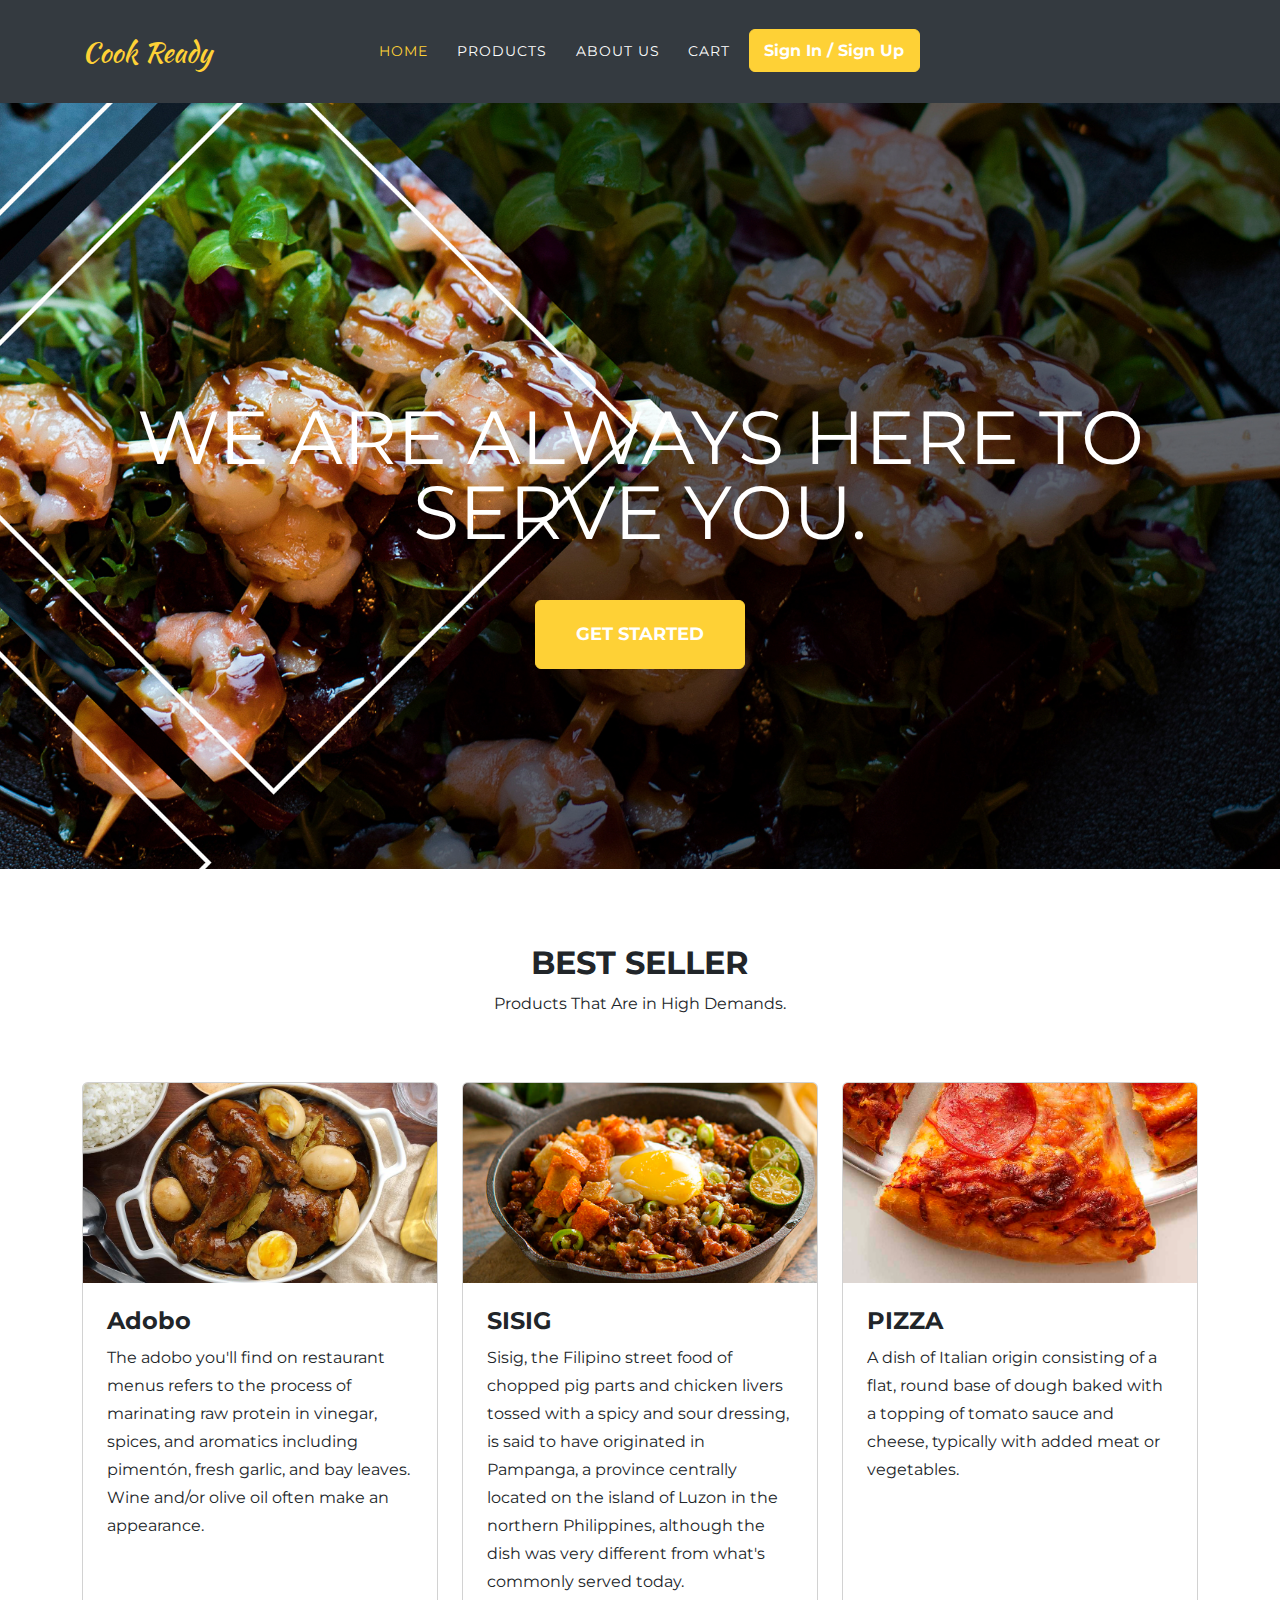
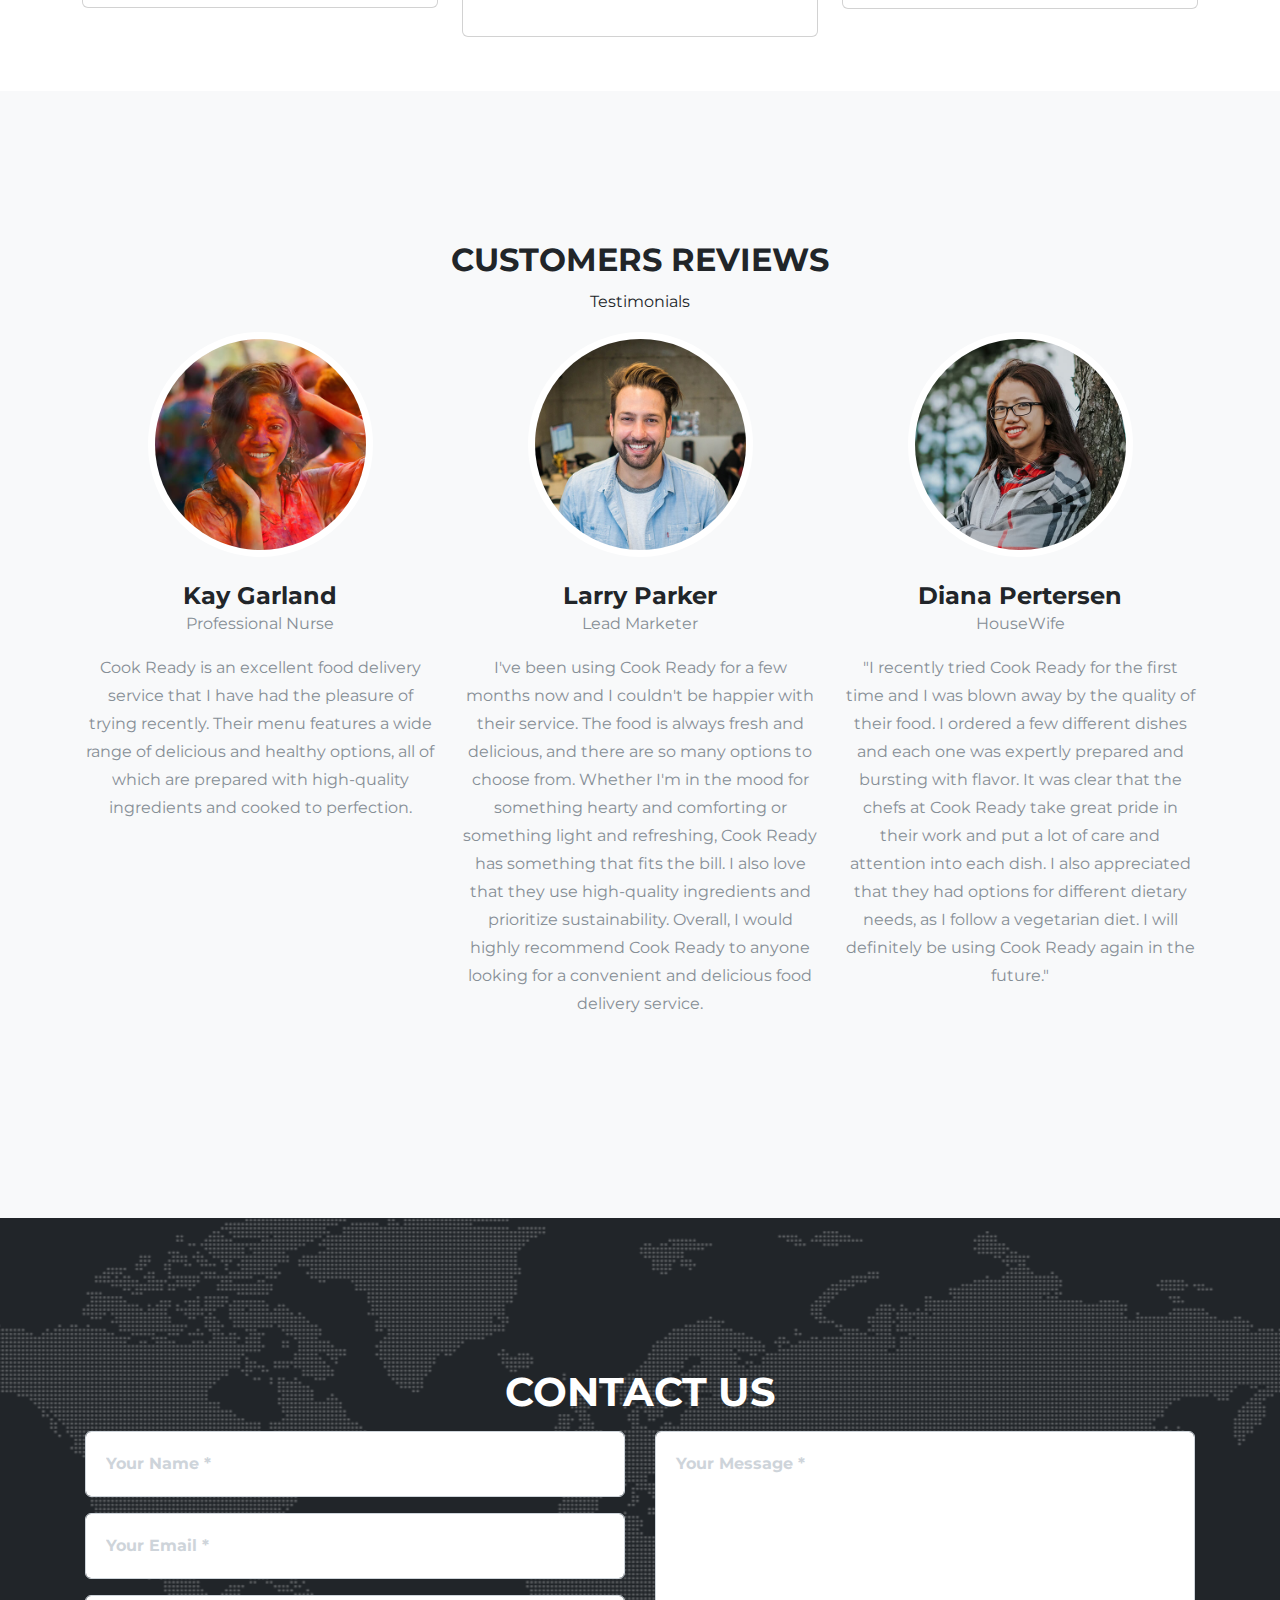
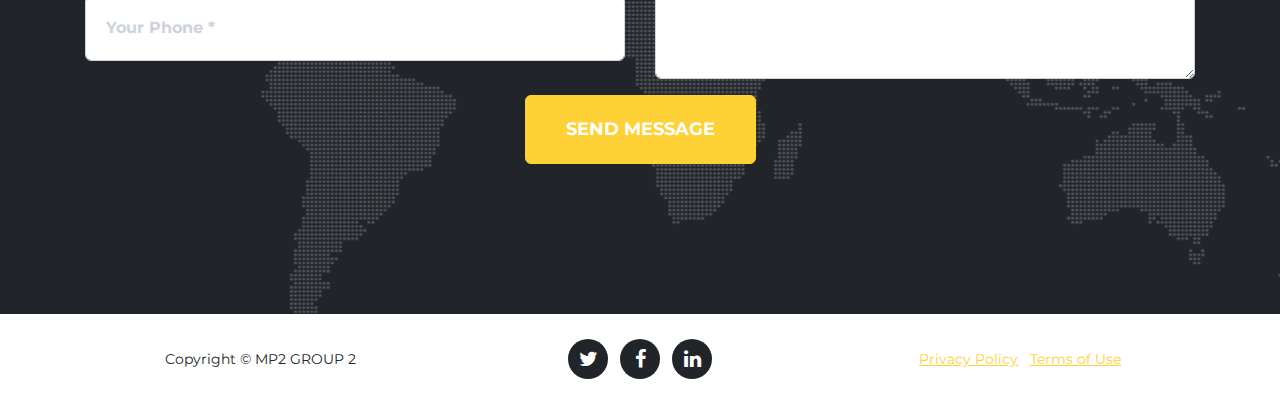
==== index.html @ 563d3d3b "first commit" ====
<!DOCTYPE html>
<html lang="en">

<head>
    <meta charset="utf-8">
    <meta name="viewport" content="width=device-width, initial-scale=1.0, shrink-to-fit=no">
    <title>CookReady</title>
    <link rel="stylesheet" href="assets/bootstrap/css/bootstrap.min.css">
    <link rel="stylesheet" href="https://fonts.googleapis.com/css?family=Montserrat:400,700&amp;display=swap">
    <link rel="stylesheet" href="https://fonts.googleapis.com/css?family=Kaushan+Script&amp;display=swap">
    <link rel="stylesheet" href="assets/fonts/font-awesome.min.css">
    <link rel="stylesheet" href="assets/css/Articles-Cards-images.css">
</head>

<body id="page-top" data-bs-spy="scroll" data-bs-target="#mainNav" data-bs-offset="54">
    <nav class="navbar navbar-dark navbar-expand-lg fixed-top bg-dark" id="mainNav">
        <div class="container"><a class="navbar-brand" href="#page-top">Cook Ready</a><button data-bs-toggle="collapse" data-bs-target="#navbarResponsive" class="navbar-toggler navbar-toggler-right" type="button" aria-controls="navbarResponsive" aria-expanded="false" aria-label="Toggle navigation"><i class="fa fa-bars"></i></button>
            <div class="collapse navbar-collapse" id="navbarResponsive" style="width: 1152.06px;">
                <ul class="navbar-nav ms-auto text-uppercase" style="width: 833.3px;">
                    <li class="nav-item"><a class="nav-link" href="#services">HOME</a></li>
                    <li class="nav-item"><a class="nav-link" href="#portfolio">PRODUCTS</a></li>
                    <li class="nav-item"><a class="nav-link" href="#about">About US</a></li>
                    <li class="nav-item"><a class="nav-link" href="#team">CART</a></li>
                    <li class="nav-item" style="width: 149.288px;"><button class="btn btn-primary" type="button" data-bs-toggle="modal" data-bs-target="#modal1" style="width: 171.288px;text-align: center;height: 43px;margin: 4px;">Sign In / Sign Up</button></li>
                </ul>
            </div>
        </div>
    </nav>
    <header class="masthead" style="background-image: url('assets/img/header-bg.jpg');">
        <div class="container">
            <div class="intro-text">
                <div class="intro-lead-in"></div>
                <div class="intro-heading text-uppercase"><span><br><span style="font-weight: normal !important; color: var(--text-color) ; background-color: rgba(0, 0, 0, 0);">We are always here to serve you.</span></span></div><a class="btn btn-primary btn-xl text-uppercase" role="button" href="#services">Get started</a>
            </div>
        </div>
    </header>
    <section id="services" style="height: 1068.2px;margin: -123px;">
        <div class="container py-4 py-xl-5">
            <div class="row mb-5">
                <div class="col-md-8 col-xl-6 text-center mx-auto">
                    <h2>BEST SELLER</h2>
                    <p>Products That Are in High Demands.</p>
                </div>
            </div>
            <div class="row gy-4 row-cols-1 row-cols-md-2 row-cols-xl-3">
                <div class="col">
                    <div class="card"><img class="card-img-top w-100 d-block fit-cover" style="height: 200px;" src="assets/img/adobo.jpg">
                        <div class="card-body p-4" style="height: 323.8px;">
                            <h4 class="card-title">Adobo</h4>
                            <p class="card-text">The adobo you'll find on restaurant menus refers to the process of marinating raw protein in vinegar, spices, and aromatics including pimentón, fresh garlic, and bay leaves. Wine and/or olive oil often make an appearance.</p>
                            <div class="d-flex">
                                <div></div>
                            </div>
                        </div>
                    </div>
                </div>
                <div class="col">
                    <div class="card"><img class="card-img-top w-100 d-block fit-cover" style="height: 200px;" src="assets/img/sisig2.jpg">
                        <div class="card-body p-4">
                            <h4 class="card-title">SISIG</h4>
                            <p class="card-text">Sisig, the Filipino street food of chopped pig parts and chicken livers tossed with a spicy and sour dressing, is said to have originated in Pampanga, a province centrally located on the island of Luzon in the northern Philippines, although the dish was very different from what's commonly served today.</p>
                            <div class="d-flex">
                                <div></div>
                            </div>
                        </div>
                    </div>
                </div>
                <div class="col">
                    <div class="card"><img class="card-img-top w-100 d-block fit-cover" style="height: 200px;" src="assets/img/pizza2.jpg">
                        <div class="card-body p-4" style="height: 324.8px;">
                            <h4 class="card-title">PIZZA</h4>
                            <p class="card-text">A dish of Italian origin consisting of a flat, round base of dough baked with a topping of tomato sauce and cheese, typically with added meat or vegetables.</p>
                            <div class="d-flex">
                                <div></div>
                            </div>
                        </div>
                    </div>
                </div>
            </div>
        </div>
    </section>
    <section class="bg-light" id="team">
        <div class="col-md-8 col-xl-6 text-center mx-auto">
            <h2>CUSTOMERS REVIEWS</h2>
            <p>Testimonials</p>
        </div>
        <div class="container">
            <div class="row">
                <div class="col-sm-4">
                    <div class="team-member"><img class="rounded-circle mx-auto" src="assets/img/team/1.jpg">
                        <h4>Kay Garland</h4>
                        <p class="text-muted">Professional Nurse</p>
                        <p class="text-muted">Cook Ready is an excellent food delivery service that I have had the pleasure of trying recently. Their menu features a wide range of delicious and healthy options, all of which are prepared with high-quality ingredients and cooked to perfection.</p>
                        <ul class="list-inline social-buttons"></ul>
                    </div>
                </div>
                <div class="col-sm-4">
                    <div class="team-member"><img class="rounded-circle mx-auto" src="assets/img/team/2.jpg">
                        <h4>Larry Parker</h4>
                        <p class="text-muted">Lead Marketer</p>
                        <p class="text-muted">I've been using Cook Ready for a few months now and I couldn't be happier with their service. The food is always fresh and delicious, and there are so many options to choose from. Whether I'm in the mood for something hearty and comforting or something light and refreshing, Cook Ready has something that fits the bill. I also love that they use high-quality ingredients and prioritize sustainability. Overall, I would highly recommend Cook Ready to anyone looking for a convenient and delicious food delivery service.</p>
                    </div>
                </div>
                <div class="col-sm-4">
                    <div class="team-member"><img class="rounded-circle mx-auto" src="assets/img/team/3.jpg">
                        <h4>Diana Pertersen</h4>
                        <p class="text-muted">HouseWife</p>
                        <p class="text-muted">"I recently tried Cook Ready for the first time and I was blown away by the quality of their food. I ordered a few different dishes and each one was expertly prepared and bursting with flavor. It was clear that the chefs at Cook Ready take great pride in their work and put a lot of care and attention into each dish. I also appreciated that they had options for different dietary needs, as I follow a vegetarian diet. I will definitely be using Cook Ready again in the future."</p>
                        <ul class="list-inline social-buttons"></ul>
                    </div>
                </div>
            </div>
        </div>
    </section>
    <section id="contact" style="background-image: url('assets/img/map-image.png');">
        <div class="container">
            <div class="row">
                <div class="col-lg-12 text-center">
                    <h2 class="text-uppercase section-heading">Contact Us</h2>
                </div>
            </div>
            <div class="row">
                <div class="col-lg-12">
                    <form id="contactForm" name="contactForm">
                        <div class="row">
                            <div class="col-md-6">
                                <div class="form-group mb-3"><input class="form-control" type="text" id="name" placeholder="Your Name *" required=""><small class="form-text text-danger flex-grow-1 lead"></small></div>
                                <div class="form-group mb-3"><input class="form-control" type="email" id="email" placeholder="Your Email *" required=""><small class="form-text text-danger lead"></small></div>
                                <div class="form-group mb-3"><input class="form-control" type="tel" placeholder="Your Phone *" required=""><small class="form-text text-danger lead"></small></div>
                            </div>
                            <div class="col-md-6">
                                <div class="form-group mb-3"><textarea class="form-control" id="message" placeholder="Your Message *" required=""></textarea><small class="form-text text-danger lead"></small></div>
                            </div>
                            <div class="w-100"></div>
                            <div class="col-lg-12 text-center">
                                <div id="success"></div><button class="btn btn-primary btn-xl text-uppercase" id="sendMessageButton" type="submit">Send Message</button>
                            </div>
                        </div>
                    </form>
                </div>
            </div>
        </div>
    </section>
    <footer>
        <div class="container">
            <div class="row">
                <div class="col-md-4"><span class="copyright">Copyright&nbsp;© MP2 GROUP 2</span></div>
                <div class="col-md-4">
                    <ul class="list-inline social-buttons">
                        <li class="list-inline-item"><a href="#"><i class="fa fa-twitter"></i></a></li>
                        <li class="list-inline-item"><a href="#"><i class="fa fa-facebook"></i></a></li>
                        <li class="list-inline-item"><a href="#"><i class="fa fa-linkedin"></i></a></li>
                    </ul>
                </div>
                <div class="col-md-4">
                    <ul class="list-inline quicklinks">
                        <li class="list-inline-item"><a href="#">Privacy Policy</a></li>
                        <li class="list-inline-item"><a href="#">Terms of Use</a></li>
                    </ul>
                </div>
            </div>
        </div>
    </footer>
    <script src="assets/bootstrap/js/bootstrap.min.js"></script>
    <script src="assets/js/agency.js"></script>
</body>

</html>
---- assets/css/Articles-Cards-images.css ----
.fit-cover {
  object-fit: cover;
}
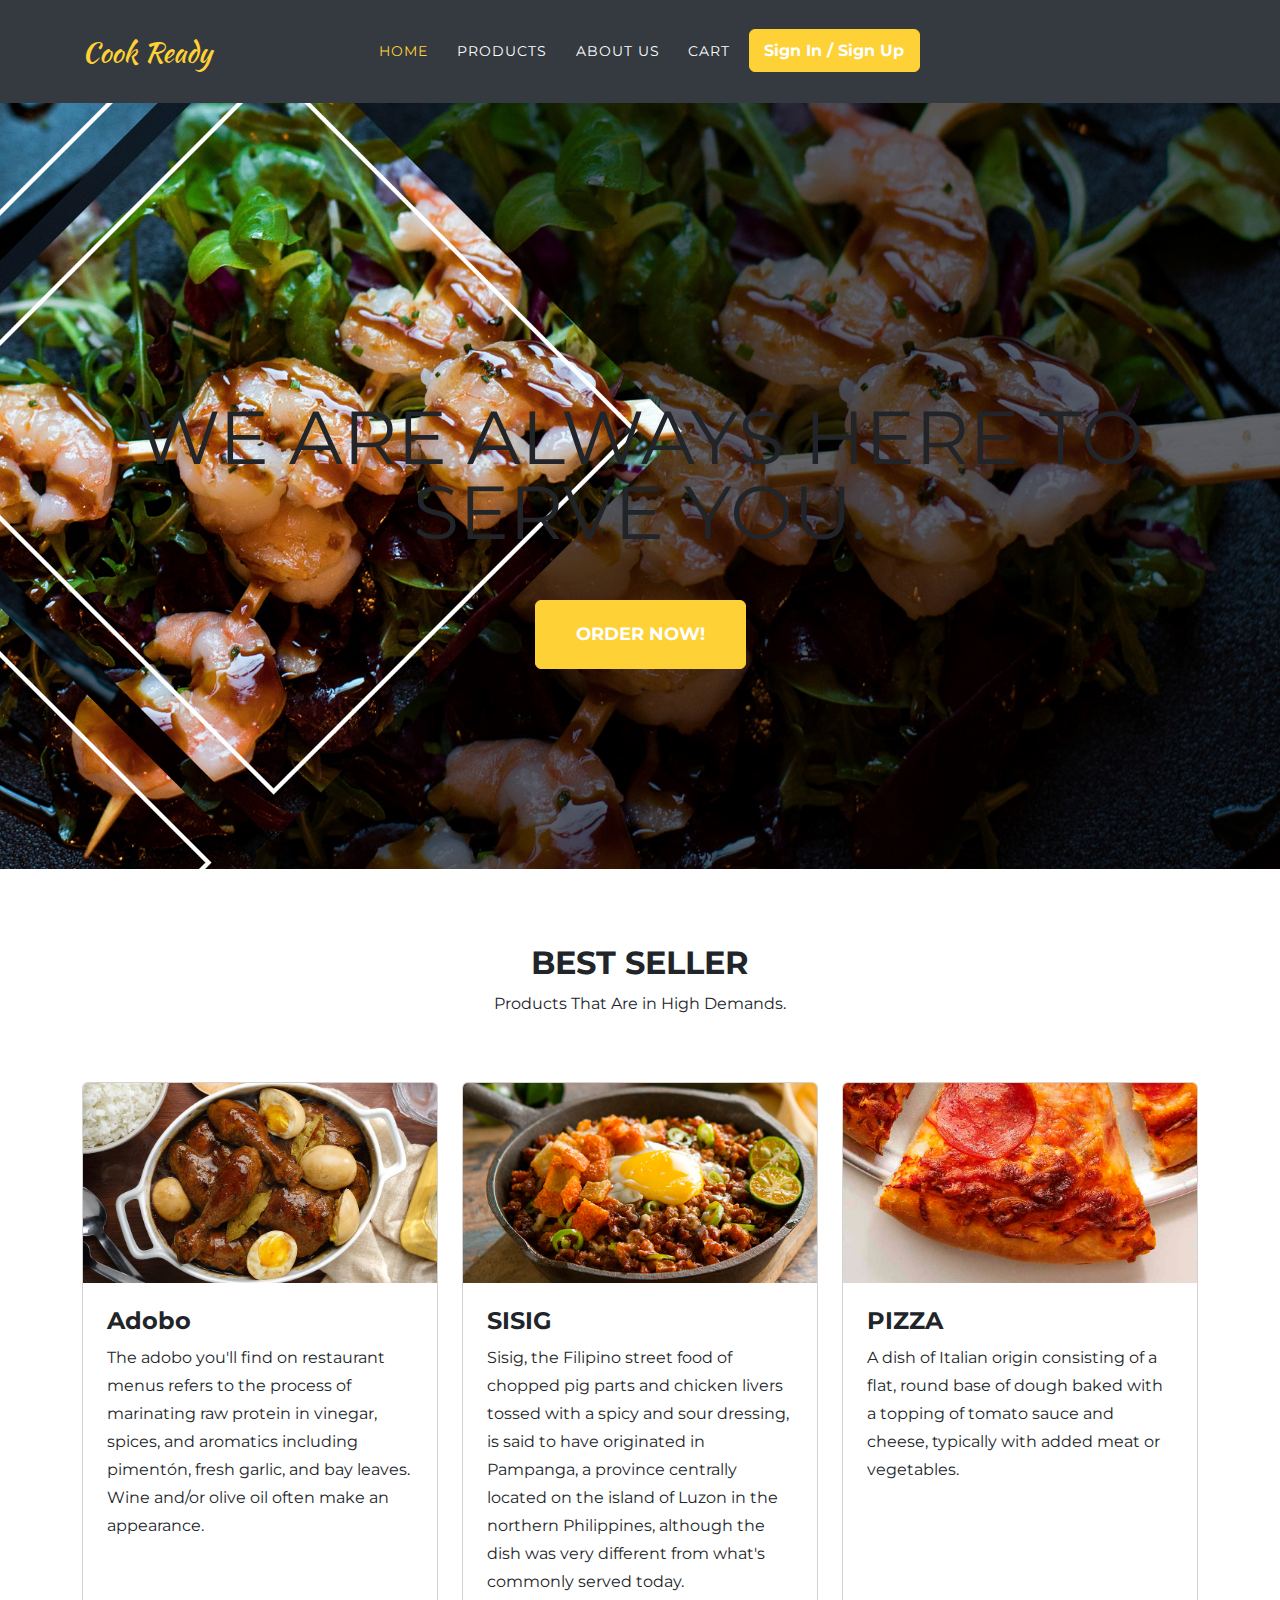
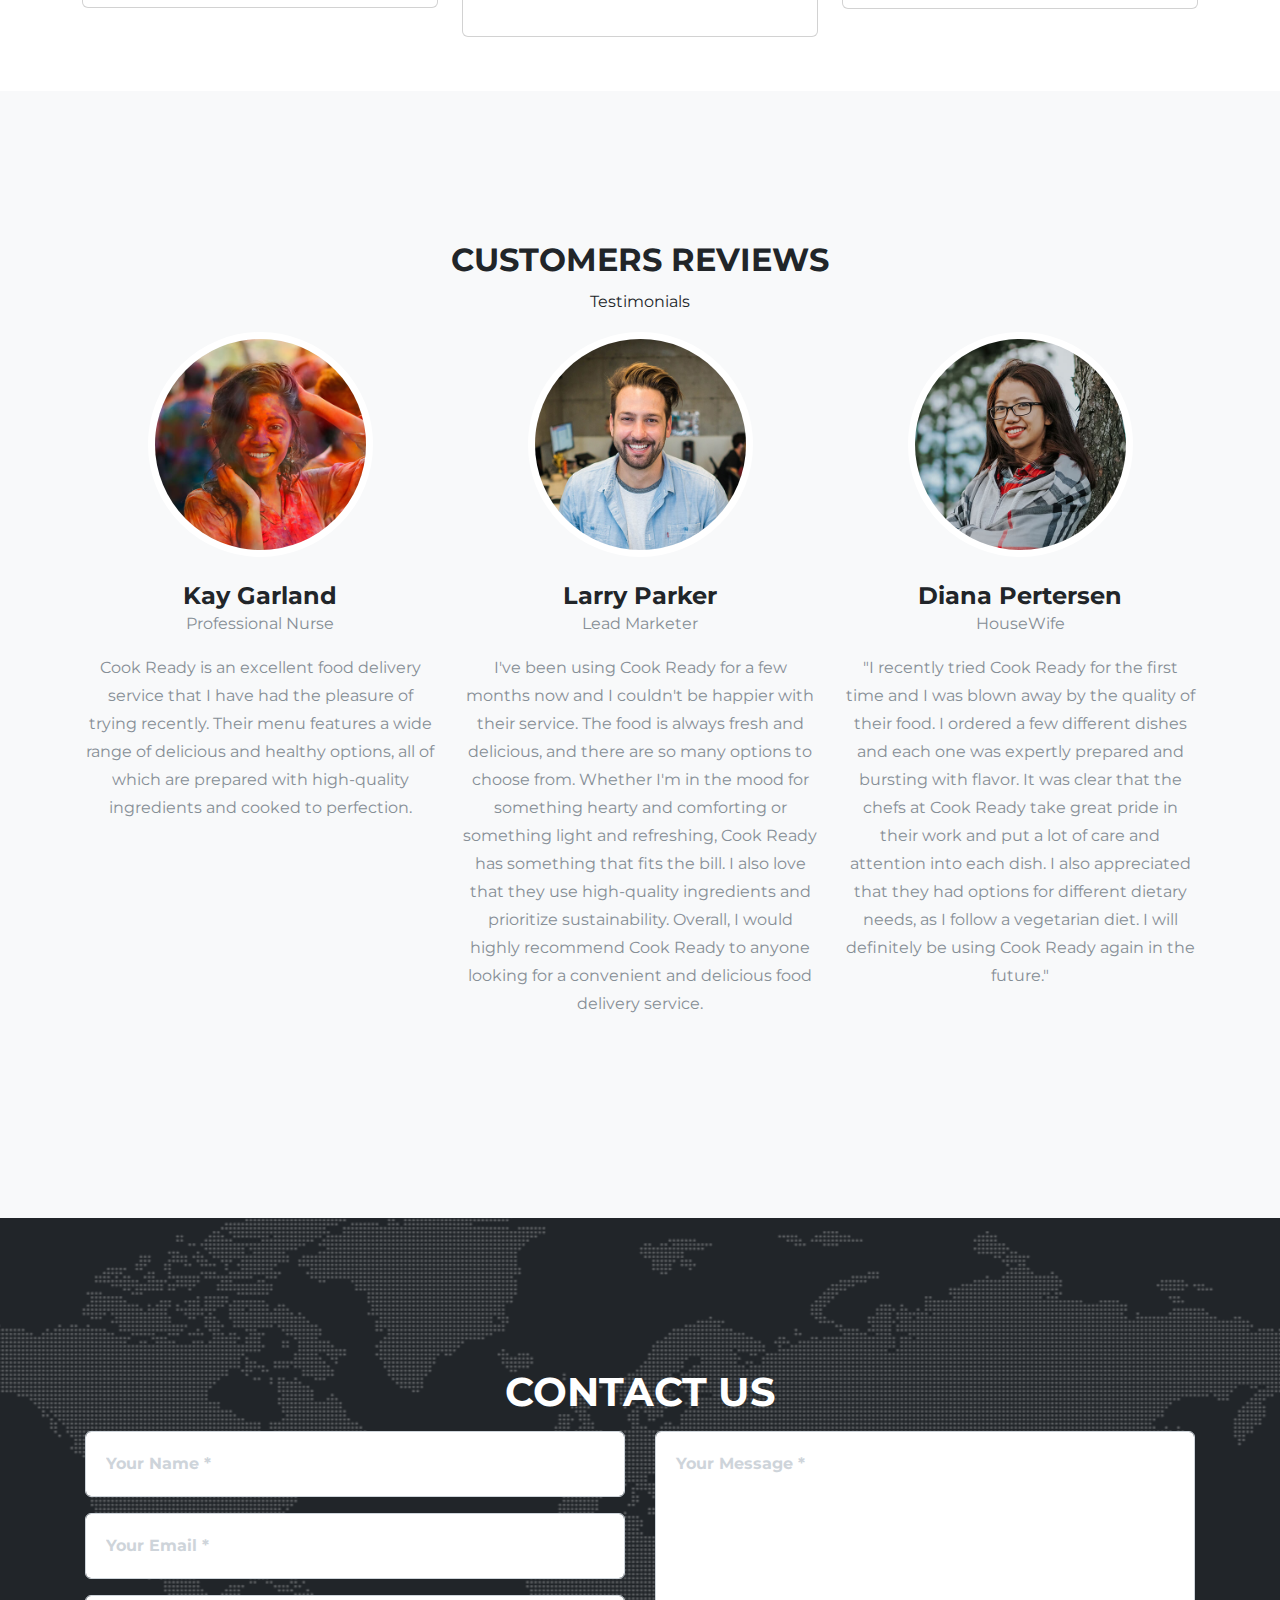
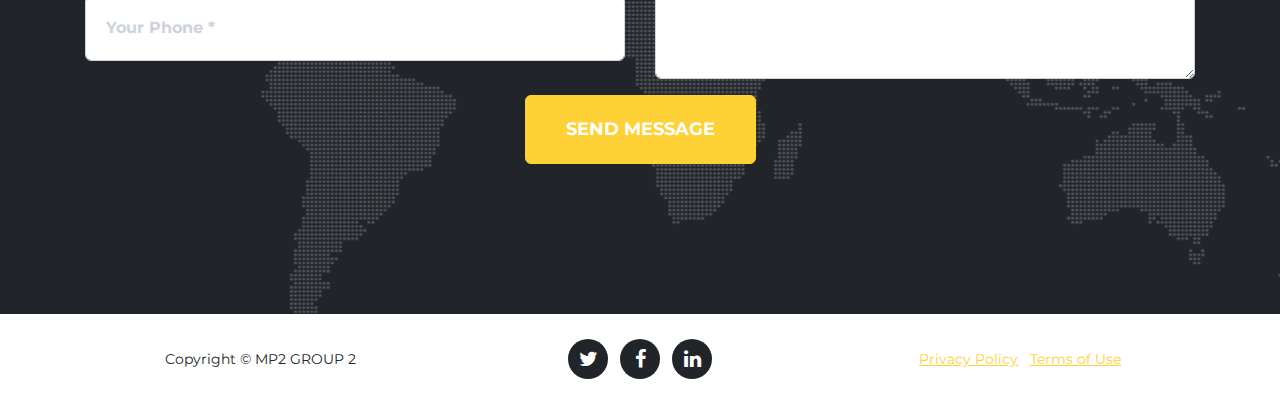
==== commit daec3c0a: "modified:   index.html 	new file:   location.html" ====
--- a/index.html
+++ b/index.html
@@ -30,7 +30,7 @@
         <div class="container">
             <div class="intro-text">
                 <div class="intro-lead-in"></div>
-                <div class="intro-heading text-uppercase"><span><br><span style="font-weight: normal !important; color: var(--text-color) ; background-color: rgba(0, 0, 0, 0);">We are always here to serve you.</span></span></div><a class="btn btn-primary btn-xl text-uppercase" role="button" href="#services">Get started</a>
+                <div class="intro-heading text-uppercase text-dark"><span><br><span style="font-weight: normal !important; color: var(--text-color) ; background-color: rgba(0, 0, 0, 0);">We are always here to serve you.</span></span></div><a class="btn btn-primary btn-xl text-uppercase" role="button" href="location.html">Order Now!</a>
             </div>
         </div>
     </header>
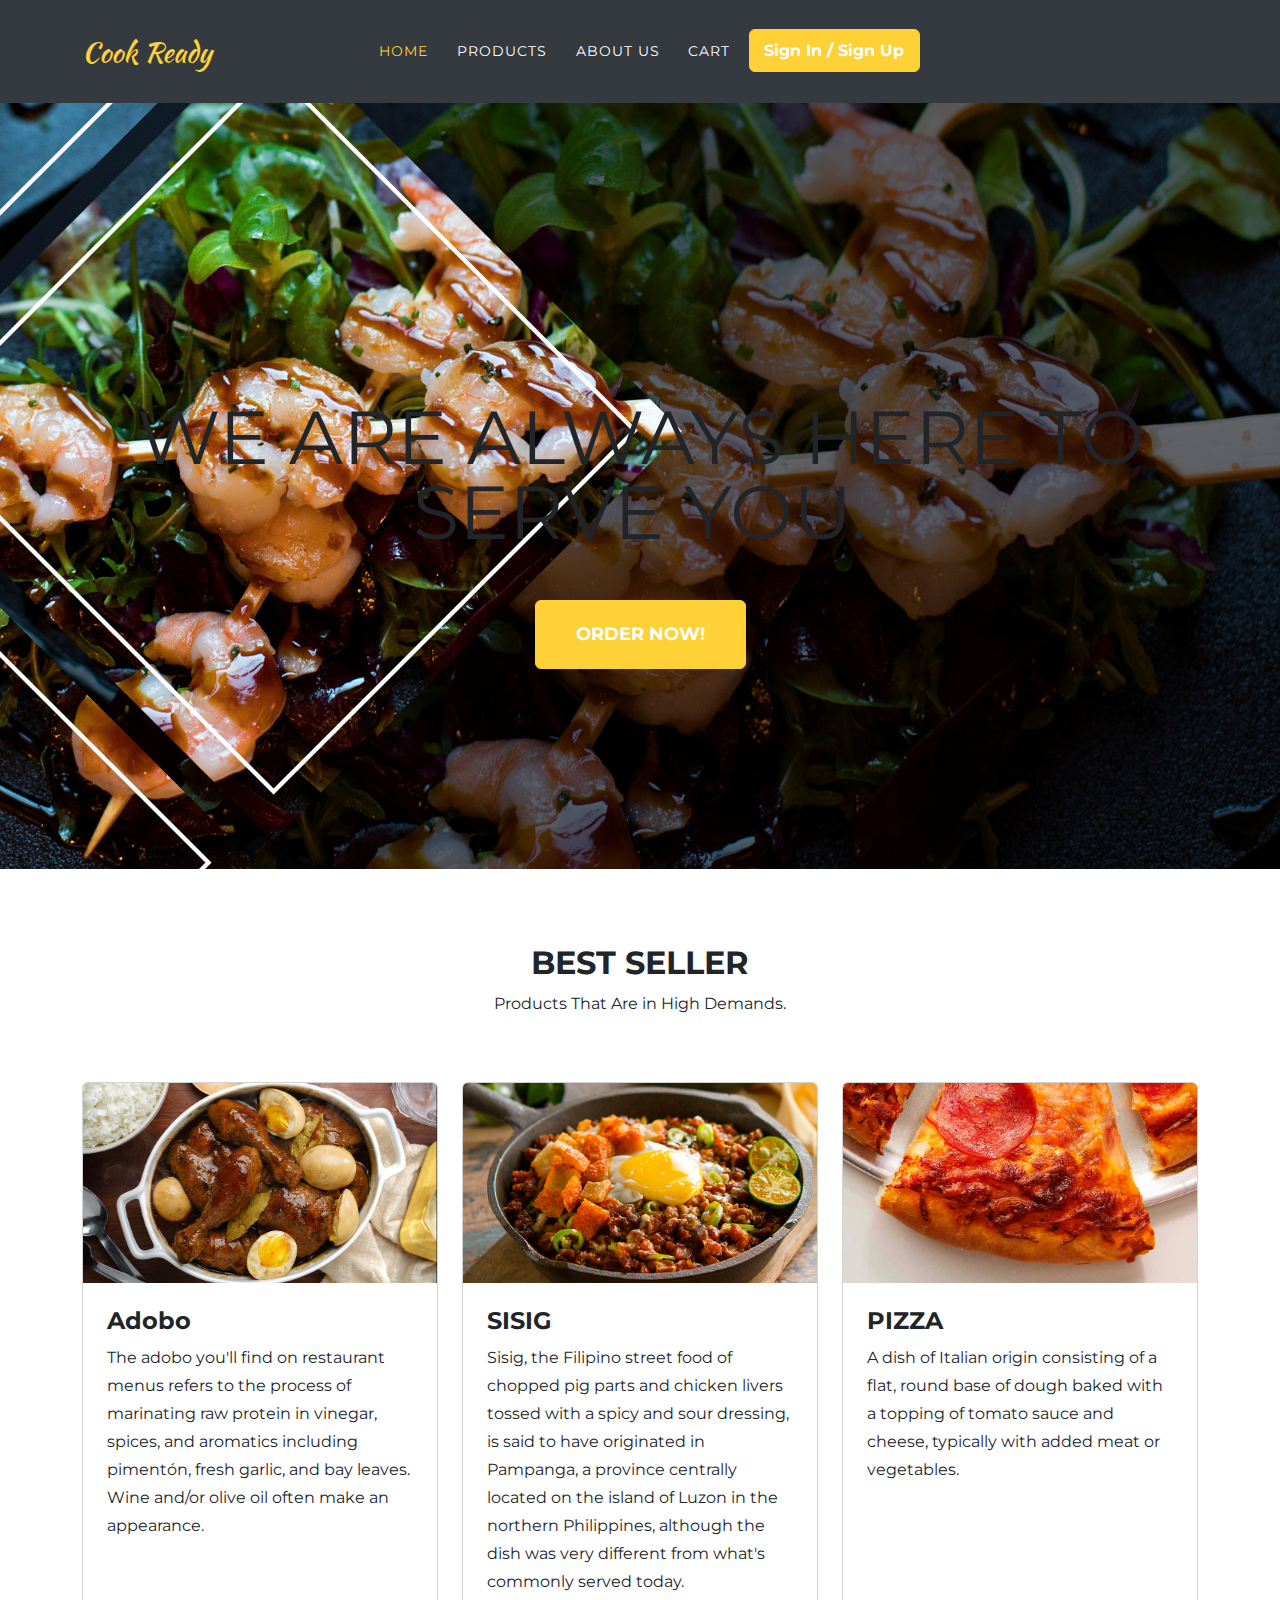
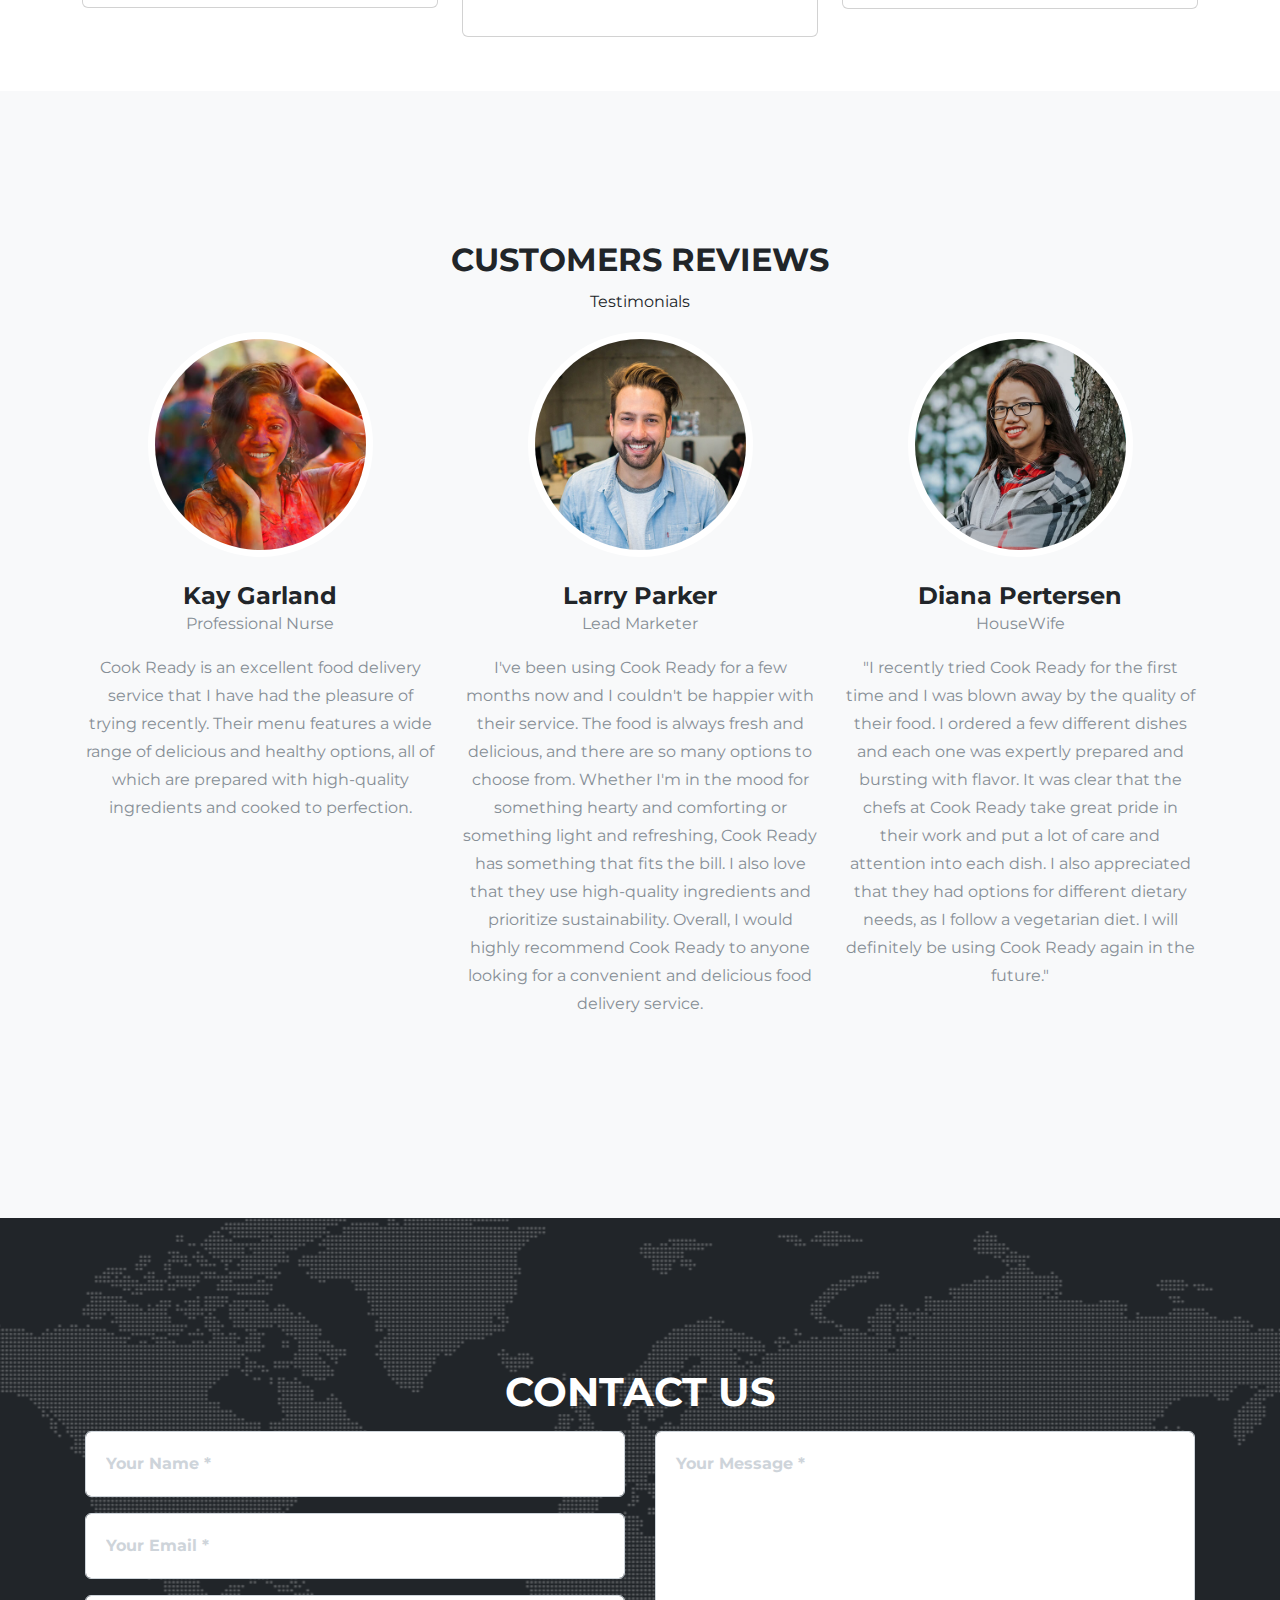
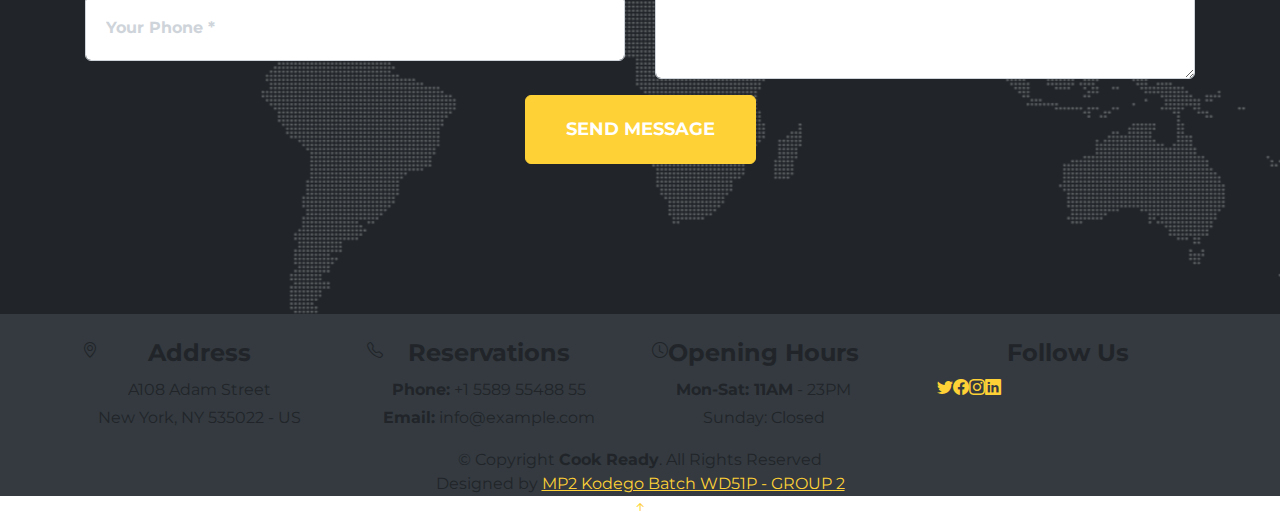
==== commit 997316e2: "new file:   aos/aos.css 	new file:   aos/aos.js 	deleted:    assets/img/about/1.jpg 	deleted:    ass" ====
--- a/index.html
+++ b/index.html
@@ -9,7 +9,7 @@
     <link rel="stylesheet" href="https://fonts.googleapis.com/css?family=Montserrat:400,700&amp;display=swap">
     <link rel="stylesheet" href="https://fonts.googleapis.com/css?family=Kaushan+Script&amp;display=swap">
     <link rel="stylesheet" href="assets/fonts/font-awesome.min.css">
-    <link rel="stylesheet" href="assets/css/Articles-Cards-images.css">
+    <link rel="stylesheet" href="https://cdn.jsdelivr.net/npm/bootstrap-icons@1.3.0/font/bootstrap-icons.css">
 </head>
 
 <body id="page-top" data-bs-spy="scroll" data-bs-target="#mainNav" data-bs-offset="54">
@@ -30,7 +30,7 @@
         <div class="container">
             <div class="intro-text">
                 <div class="intro-lead-in"></div>
-                <div class="intro-heading text-uppercase text-dark"><span><br><span style="font-weight: normal !important; color: var(--text-color) ; background-color: rgba(0, 0, 0, 0);">We are always here to serve you.</span></span></div><a class="btn btn-primary btn-xl text-uppercase" role="button" href="location.html">Order Now!</a>
+                <div class="intro-heading text-uppercase text-dark"><span><br><span style="font-weight: normal !important; color: var(--text-color) ; background-color: rgba(0, 0, 0, 0);">We are always here to serve you.</span></span></div><a class="btn btn-primary btn-xl text-uppercase" role="button" href="cart.html">Order Now!</a>
             </div>
         </div>
     </header>
@@ -141,26 +141,70 @@
             </div>
         </div>
     </section>
-    <footer>
-        <div class="container">
-            <div class="row">
-                <div class="col-md-4"><span class="copyright">Copyright&nbsp;© MP2 GROUP 2</span></div>
-                <div class="col-md-4">
-                    <ul class="list-inline social-buttons">
-                        <li class="list-inline-item"><a href="#"><i class="fa fa-twitter"></i></a></li>
-                        <li class="list-inline-item"><a href="#"><i class="fa fa-facebook"></i></a></li>
-                        <li class="list-inline-item"><a href="#"><i class="fa fa-linkedin"></i></a></li>
-                    </ul>
-                </div>
-                <div class="col-md-4">
-                    <ul class="list-inline quicklinks">
-                        <li class="list-inline-item"><a href="#">Privacy Policy</a></li>
-                        <li class="list-inline-item"><a href="#">Terms of Use</a></li>
-                    </ul>
-                </div>
-            </div>
-        </div>
-    </footer>
+    <footer id="footer" class="footer bg-dark mb-0 pb-0">
+
+        <div class="container">
+          <div class="row gy-3">
+            <div class="col-lg-3 col-md-6 d-flex">
+              <i class="bi bi-geo-alt icon"></i>
+              <div>
+                <h4>Address</h4>
+                <p>
+                  A108 Adam Street <br>
+                  New York, NY 535022 - US<br>
+                </p>
+              </div>
+    
+            </div>
+    
+            <div class="col-lg-3 col-md-6 footer-links d-flex">
+              <i class="bi bi-telephone icon"></i>
+              <div>
+                <h4>Reservations</h4>
+                <p>
+                  <strong>Phone:</strong> +1 5589 55488 55<br>
+                  <strong>Email:</strong> info@example.com<br>
+                </p>
+              </div>
+            </div>
+    
+            <div class="col-lg-3 col-md-6 footer-links d-flex">
+              <i class="bi bi-clock icon"></i>
+              <div>
+                <h4>Opening Hours</h4>
+                <p>
+                  <strong>Mon-Sat: 11AM</strong> - 23PM<br>
+                  Sunday: Closed
+                </p>
+              </div>
+            </div>
+    
+            <div class="col-lg-3 col-md-6 footer-links">
+              <h4>Follow Us</h4>
+              <div class="social-links d-flex">
+                <a href="#" class="twitter"><i class="bi bi-twitter"></i></a>
+                <a href="#" class="facebook"><i class="bi bi-facebook"></i></a>
+                <a href="#" class="instagram"><i class="bi bi-instagram"></i></a>
+                <a href="#" class="linkedin"><i class="bi bi-linkedin"></i></a>
+              </div>
+            </div>
+    
+          </div>
+        </div>
+    
+        <div class="container">
+          <div class="copyright">
+            &copy; Copyright <strong><span>Cook Ready</span></strong>. All Rights Reserved
+          </div>
+            Designed by <a href="">MP2 Kodego Batch WD51P - GROUP 2</a>
+          </div>
+        </div>
+    
+      </footer>
+    
+      <a href="#" class="scroll-top d-flex align-items-center justify-content-center"><i class="bi bi-arrow-up-short"></i></a>
+    
+      <div id="preloader"></div>
     <script src="assets/bootstrap/js/bootstrap.min.js"></script>
     <script src="assets/js/agency.js"></script>
 </body>
